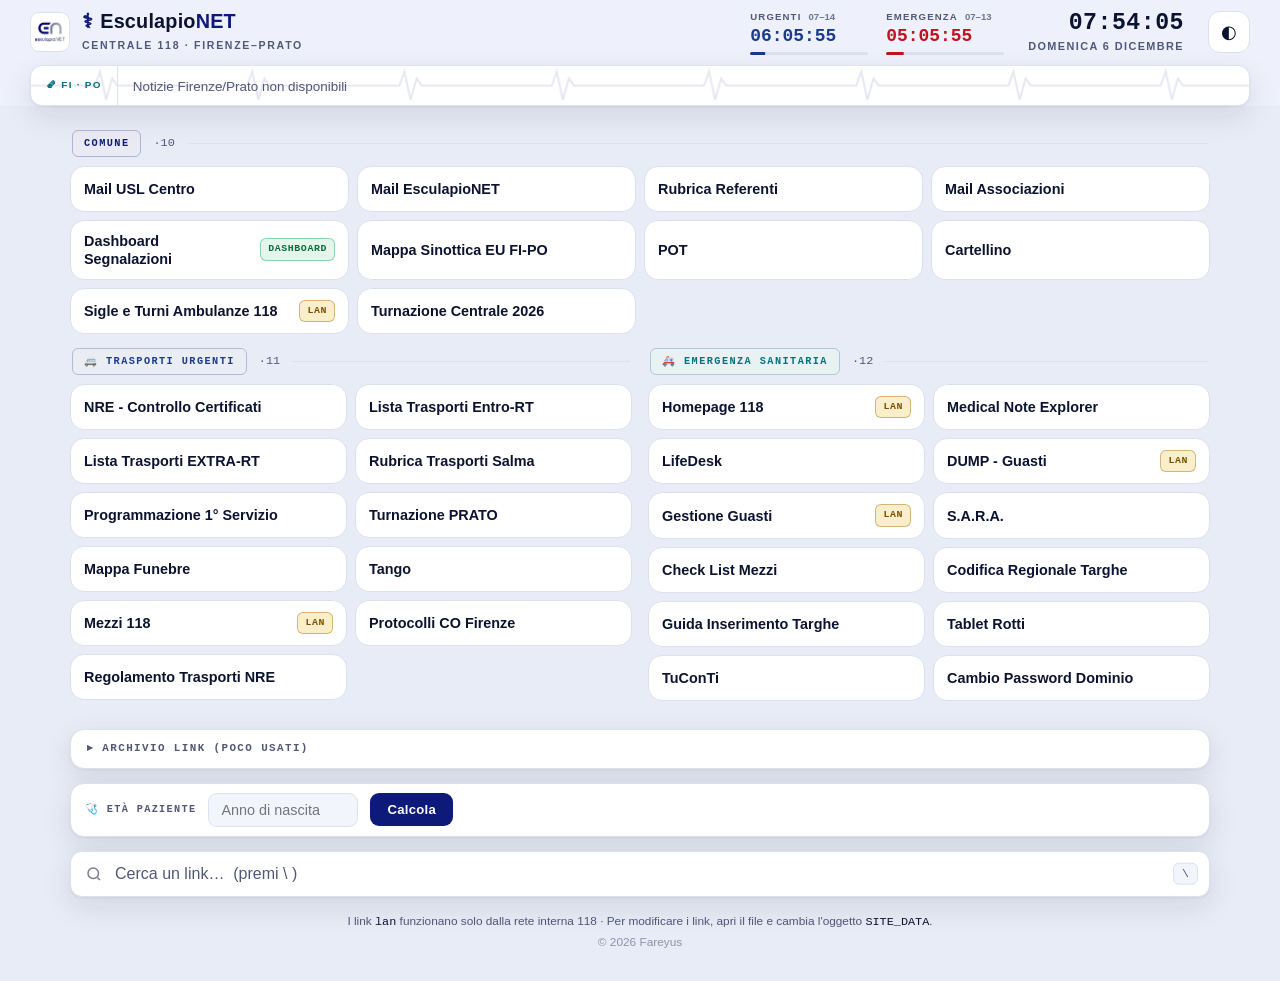
==== index.html @ d5266c4f "Update index.html cambiato link ad ottobre" ====
<!doctype html>
<html lang="it" data-theme="light">
<head>
<meta charset="utf-8">
<meta name="viewport" content="width=device-width, initial-scale=1">
<title>EsculapioNET · Console link</title>
<link rel="icon" type="image/png" sizes="256x256" href="favicon.png">
<link rel="apple-touch-icon" sizes="180x180" href="apple-touch-icon.png">
<meta name="theme-color" content="#e8ecf6" media="(prefers-color-scheme: light)">
<meta name="theme-color" content="#151b31" media="(prefers-color-scheme: dark)">
<meta name="robots" content="noindex, nofollow, noarchive, nosnippet, noimageindex">
<meta name="googlebot" content="noindex, nofollow">
<meta name="google-extended" content="noindex">
<meta name="gptbot" content="noindex">
<meta name="anthropic-ai" content="noindex">
<meta name="claudebot" content="noindex">
<meta name="cohere-ai" content="noindex">
<meta name="perplexitybot" content="noindex">
<meta name="ccbot" content="noindex">
<style>
/* ============ TOKENS ============ */
:root{
  --bg:#e8ecf6; --surface:#ffffff; --surface-2:#f2f5fc;
  --ink:#0b1330; --muted:#4f5878; --line:#dce1ef;
  --brand:#0e1a7a; --brand-tint:#2b3bb0; --cyan:#0a97a8;
  --amber:#a9700a; --amber-ink:#7d5100; --amber-soft:#fbeecb;
  --danger:#c62435; --ok:#1fae5a; --ok-ink:#0d6b39; --ok-soft:#e4f6ec;
  --console-bg:#eef1fb; --console-panel:#ffffff; --console-text:#0b1330;
  --console-muted:#4f5878; --console-line:#dce1ef; --ecg:#0e1a7a;
  --radius:14px;
  --shadow:0 1px 2px rgba(11,19,48,.05),0 10px 30px rgba(11,19,48,.10);
  --c-urg:#1a3a8a; --c-eme:#08707e; --c-eme-cd:#c1121f;
  --focus:var(--cyan);
}
[data-theme="dark"]{
  --bg:#151b31; --surface:#1e2542; --surface-2:#28304f;
  --ink:#eef1fb; --muted:#a3abd0; --line:#333c62;
  --brand:#93a6ff; --brand-tint:#aab8ff; --cyan:#3ad3e2;
  --amber:#f5bf5c; --amber-ink:#f8cf7d; --amber-soft:#3b2f12;
  --danger:#ff5a66; --ok:#3ddb85; --ok-ink:#5ee79b; --ok-soft:#14351f;
  --console-bg:#1a2138; --console-panel:#232b49; --console-text:#f2f5ff;
  --console-muted:#a3abd0; --console-line:#333c62; --ecg:#3ad3e2;
  --shadow:0 1px 0 rgba(255,255,255,.03),0 12px 28px rgba(0,0,0,.38);
  --c-urg:#9db6f7; --c-eme:#3ad3e2; --c-eme-cd:#ff3d4a;
}
*,*::before,*::after{box-sizing:border-box;margin:0;padding:0}
body{
  background:var(--bg);color:var(--ink);
  font-family:-apple-system,BlinkMacSystemFont,"Segoe UI",Roboto,Helvetica,Arial,sans-serif;
  -webkit-font-smoothing:antialiased;line-height:1.45;
}
.mono{font-family:ui-monospace,SFMono-Regular,Menlo,Consolas,monospace;font-variant-numeric:tabular-nums}
.wrap{max-width:1200px;margin:0 auto;padding:0 clamp(14px,3vw,30px)}
.sr-only{position:absolute;width:1px;height:1px;padding:0;margin:-1px;overflow:hidden;clip:rect(0 0 0 0);white-space:nowrap;border:0}
:focus-visible{outline:2px solid var(--focus);outline-offset:2px}

/* ============ CONSOLE HEADER ============ */
.console{background:var(--console-bg);color:var(--console-text)}
.console-in{
  display:flex;align-items:center;gap:clamp(12px,2.2vw,24px);flex-wrap:wrap;
  padding:10px clamp(14px,3vw,30px);
}
.brand{display:flex;align-items:center;gap:12px;margin-right:auto}
.brand-logo{height:40px;width:auto;flex:none;border-radius:9px;background:#fff;padding:4px;border:1px solid var(--console-line)}
.wordmark{font-size:1.24rem;font-weight:800;letter-spacing:.2px;line-height:1;display:flex;align-items:center}
.wordmark .mk{color:var(--brand);font-size:1.28rem;margin-right:7px;line-height:1}
.wordmark span{color:var(--brand)}
.tagline{
  font-size:.66rem;font-weight:700;text-transform:uppercase;letter-spacing:.16em;
  color:var(--console-muted);margin-top:6px;
}

/* ---- turni: il tempo è informazione di prima classe ---- */
.shifts{display:flex;gap:18px;flex-wrap:wrap}
.shift{min-width:118px}
.s-top{display:flex;align-items:baseline;gap:7px}
.s-lbl{font-size:.6rem;font-weight:800;text-transform:uppercase;letter-spacing:.12em;color:var(--console-muted);white-space:nowrap}
.s-win{font-size:.6rem;font-weight:700;color:var(--console-muted);opacity:.8;white-space:nowrap}
.s-val{
  font-family:ui-monospace,SFMono-Regular,Menlo,Consolas,monospace;font-variant-numeric:tabular-nums;
  font-size:1.12rem;font-weight:700;line-height:1.15;display:block;margin-top:2px;
}
#shift-urg .s-val{color:var(--c-urg)}
#shift-eme .s-val{color:var(--c-eme-cd)}
.s-bar{display:block;height:3px;border-radius:999px;background:var(--console-line);overflow:hidden;margin-top:5px}
.s-fill{
  display:block;height:100%;width:100%;border-radius:999px;
  transform:scaleX(0);transform-origin:left center;transition:transform 1s linear;
}
#shift-urg .s-fill{background:var(--c-urg)}
#shift-eme .s-fill{background:var(--c-eme-cd)}

.clockbox{text-align:right;line-height:1}
.clk{font-family:ui-monospace,SFMono-Regular,Menlo,Consolas,monospace;font-variant-numeric:tabular-nums;font-size:1.45rem;font-weight:700;letter-spacing:.5px}
.dat{font-size:.68rem;font-weight:700;text-transform:uppercase;letter-spacing:.13em;color:var(--console-muted);margin-top:6px}
.theme{
  width:42px;height:42px;flex:none;border-radius:12px;cursor:pointer;font-size:1.15rem;
  color:var(--console-text);background:var(--console-panel);border:1px solid var(--console-line);
  display:grid;place-items:center;transition:transform .12s,border-color .12s;
}
.theme:hover{border-color:var(--brand-tint);transform:translateY(-1px)}

/* ---- news ticker ---- */
.ticker-wrap{display:flex;align-items:stretch;overflow:hidden;position:relative}
.console .ticker-wrap{
  margin:0 clamp(14px,3vw,30px) 10px;
  background:var(--console-panel);border:1px solid var(--console-line);border-radius:12px;box-shadow:var(--shadow);
}
.ticker-ecg{position:absolute;inset:0;width:100%;height:100%;z-index:0;opacity:.10;pointer-events:none}
[data-theme="dark"] .ticker-ecg{opacity:.18}
.ticker-ecg path{fill:none;stroke:var(--ecg);stroke-width:2}
.ticker-label{
  display:flex;align-items:center;gap:6px;padding:0 15px;flex-shrink:0;position:relative;z-index:1;
  font-size:.62rem;font-weight:800;text-transform:uppercase;letter-spacing:.13em;
  color:var(--c-eme);border-right:1px solid var(--console-line);white-space:nowrap;
}
.ticker-viewport{overflow:hidden;flex:1;padding:8px 15px;position:relative;z-index:1}
.ticker-inner{display:inline-block;white-space:nowrap;animation:ticker var(--ticker-dur,60s) linear infinite}
/* Con lo scorrimento pilotato da requestAnimationFrame l'animazione CSS va
   spenta, altrimenti i due movimenti si sommano. Il keyframe resta come
   fallback se il JS del ticker non parte. */
.ticker-inner.js-scroll{animation:none;will-change:transform}
@keyframes ticker{0%{transform:translateX(0)}100%{transform:translateX(-50%)}}
.ticker-item{font-size:.84rem;padding-right:38px}
.ticker-item a{color:var(--console-text);text-decoration:none}
.ticker-item a:hover{color:var(--c-eme);text-decoration:underline}
.ticker-sep{color:var(--c-eme);opacity:.5;padding-right:38px;font-size:.72rem}

/* ============ MAIN ============ */
main{padding:14px 0 30px}

/* ---- barra ricerca (in fondo) ---- */
.toolbar{margin-bottom:14px}
.search-wrap{position:relative}
.search-wrap>svg{position:absolute;left:15px;top:50%;transform:translateY(-50%);opacity:.55;pointer-events:none}
#search{
  width:100%;padding:13px 92px 13px 44px;border-radius:12px;
  background:var(--surface);border:1px solid var(--line);color:var(--ink);
  font-size:1rem;outline:none;box-shadow:var(--shadow);
  transition:border-color .12s,box-shadow .12s;
}
#search::placeholder{color:var(--muted)}
#search:focus{border-color:var(--focus);box-shadow:0 0 0 3px color-mix(in srgb,var(--focus) 22%,transparent)}
.search-hint{
  position:absolute;right:12px;top:50%;transform:translateY(-50%);
  display:flex;align-items:center;gap:8px;pointer-events:none;
}
.search-hint kbd{
  font-family:ui-monospace,monospace;font-size:.72rem;color:var(--muted);
  border:1px solid var(--line);border-radius:6px;padding:2px 8px;background:var(--surface-2);
}
.search-count{
  font-family:ui-monospace,monospace;font-variant-numeric:tabular-nums;
  font-size:.72rem;font-weight:700;color:var(--muted);white-space:nowrap;
}

/* ---- section head ---- */
.sec{margin-bottom:14px}
.sec-head{display:flex;align-items:center;gap:12px;margin:0 2px 9px}
.tag{
  font-family:ui-monospace,monospace;font-size:.64rem;font-weight:700;text-transform:uppercase;
  letter-spacing:.14em;color:var(--brand);margin:0;
  padding:5px 11px;border-radius:6px;
  background:color-mix(in srgb,var(--brand) 9%,var(--surface));
  border:1px solid color-mix(in srgb,var(--brand) 22%,var(--line));white-space:nowrap;
}
.tag.t-urg{color:var(--c-urg);background:color-mix(in srgb,var(--c-urg) 9%,var(--surface));border-color:color-mix(in srgb,var(--c-urg) 22%,var(--line))}
.tag.t-eme{color:var(--c-eme);background:color-mix(in srgb,var(--c-eme) 9%,var(--surface));border-color:color-mix(in srgb,var(--c-eme) 22%,var(--line))}
.cnt{font-family:ui-monospace,monospace;font-variant-numeric:tabular-nums;font-size:.74rem;color:var(--muted)}
.rule{flex:1;height:1px;background:var(--line)}

/* ---- two-col ---- */
.grid2{display:grid;grid-template-columns:1fr 1fr;gap:16px;margin-bottom:14px}

/* ---- tiles ---- */
.tiles{display:grid;gap:8px;grid-template-columns:repeat(auto-fill,minmax(228px,1fr))}
.grid2 .tiles{grid-template-columns:repeat(auto-fill,minmax(196px,1fr))}
a.tile{
  display:flex;align-items:center;gap:10px;text-decoration:none;color:inherit;
  background:var(--surface);border:1px solid var(--line);border-radius:var(--radius);
  padding:11px 13px;min-height:46px;
  transition:transform .12s,border-color .12s,box-shadow .12s,background-color .12s;
}
a.tile:hover{transform:translateY(-2px);border-color:color-mix(in srgb,var(--focus) 45%,var(--line));box-shadow:var(--shadow)}
a.tile.kbd-active{
  border-color:var(--focus);background:color-mix(in srgb,var(--focus) 8%,var(--surface));
  box-shadow:0 0 0 3px color-mix(in srgb,var(--focus) 20%,transparent);
}
.name{font-size:.9rem;font-weight:600;line-height:1.25;flex:1;min-width:0}
.badge{
  flex:none;font-family:ui-monospace,monospace;font-size:.62rem;font-weight:700;
  text-transform:uppercase;letter-spacing:.06em;padding:3px 7px;border-radius:6px;
}
.badge.lan{background:var(--amber-soft);color:var(--amber-ink);border:1px solid color-mix(in srgb,var(--amber) 45%,transparent)}
.badge.dash{background:var(--ok-soft);color:var(--ok-ink);border:1px solid color-mix(in srgb,var(--ok) 45%,transparent)}

/* ---- archivio ---- */
#archivio{background:var(--surface);border:1px solid var(--line);border-radius:var(--radius);overflow:hidden;margin-bottom:14px;box-shadow:var(--shadow)}
#archivio summary{
  padding:11px 16px;font-family:ui-monospace,monospace;font-size:.68rem;font-weight:700;
  text-transform:uppercase;letter-spacing:.13em;color:var(--muted);cursor:pointer;user-select:none;list-style:none;
}
#archivio summary:focus-visible{outline:2px solid var(--focus);outline-offset:-2px}
#archivio summary::-webkit-details-marker{display:none}
#archivio summary::before{content:"▸  "}
#archivio[open] summary::before{content:"▾  "}
#archivio .tiles{padding:2px 14px 16px}

/* ---- utility: età paziente ---- */
.util{
  display:flex;align-items:center;gap:12px;flex-wrap:wrap;margin-bottom:14px;
  padding:9px 14px;background:var(--surface);border:1px solid var(--line);border-radius:var(--radius);
  box-shadow:var(--shadow);
}
.u-lbl{font-family:ui-monospace,monospace;font-size:.64rem;font-weight:700;text-transform:uppercase;letter-spacing:.13em;color:var(--muted);white-space:nowrap}
.age-input{
  width:150px;padding:8px 12px;border-radius:9px;border:1px solid var(--line);
  background:var(--surface-2);color:var(--ink);font-size:.9rem;outline:none;transition:border-color .12s;
  -moz-appearance:textfield;appearance:textfield;
}
.age-input::-webkit-outer-spin-button,.age-input::-webkit-inner-spin-button{-webkit-appearance:none;margin:0}
.age-input:focus{border-color:var(--focus)}
.age-btn{
  padding:8px 16px;border-radius:9px;border:1px solid transparent;cursor:pointer;
  background:var(--brand);color:#fff;font-size:.82rem;font-weight:700;letter-spacing:.02em;
  transition:opacity .12s,transform .12s;white-space:nowrap;
}
[data-theme="dark"] .age-btn{color:#08122e}
.age-btn:hover{opacity:.88;transform:translateY(-1px)}
.age-result{font-size:.9rem;font-weight:600;color:var(--ink);flex:1;min-width:140px}
.age-result.err{color:var(--danger)}

/* ---- misc ---- */
.empty{text-align:center;color:var(--muted);padding:48px 0;font-size:.95rem}
.hidden{display:none!important}
footer{margin-top:6px;text-align:center;color:var(--muted);font-size:.74rem;line-height:1.7}
footer code{font-family:ui-monospace,monospace;color:var(--ink)}
.credit{opacity:.6}

/* ---- responsive ---- */
@media(max-width:860px){
  .clockbox{display:none}
}
@media(max-width:640px){
  .grid2{grid-template-columns:1fr}
  .console-in{gap:12px 10px}
  .shifts{width:100%;order:2;gap:14px}
  .shift{flex:1;min-width:0}
  .search-hint kbd{display:none}
  #search{padding-right:64px}
}
@media(prefers-reduced-motion:reduce){*{animation:none!important;transition:none!important}}
</style>
</head>
<body>

<h1 class="sr-only">EsculapioNET · console link Centrale 118 Firenze–Prato</h1>

<!-- ===== CONSOLE HEADER ===== -->
<header class="console">
  <div class="console-in">
    <div class="brand">
      <img class="brand-logo" src="logo.png" alt="">
      <div>
        <div class="wordmark"><span class="mk" aria-hidden="true">⚕</span>Esculapio<span>NET</span></div>
        <div class="tagline">Centrale 118 · Firenze–Prato</div>
      </div>
    </div>

    <div class="shifts">
      <div class="shift" id="shift-urg">
        <div class="s-top"><span class="s-lbl">Urgenti</span><span class="s-win" id="win-urg">—</span></div>
        <span class="s-val mono" id="cd-urg">--:--:--</span>
        <span class="s-bar"><span class="s-fill" id="bar-urg"></span></span>
      </div>
      <div class="shift" id="shift-eme">
        <div class="s-top"><span class="s-lbl">Emergenza</span><span class="s-win" id="win-eme">—</span></div>
        <span class="s-val mono" id="cd-eme">--:--:--</span>
        <span class="s-bar"><span class="s-fill" id="bar-eme"></span></span>
      </div>
    </div>

    <div class="clockbox">
      <div class="clk" id="clk">--:--:--</div>
      <div class="dat" id="dat">—</div>
    </div>
    <button class="theme" id="theme-btn" title="Tema chiaro/scuro" aria-label="Cambia tema">◐</button>
  </div>

  <!-- News, con elettrocardiogramma di sfondo -->
  <div class="ticker-wrap" id="ticker-wrap">
    <svg class="ticker-ecg" viewBox="0 0 1200 44" preserveAspectRatio="xMidYMid slice" aria-hidden="true">
      <defs>
        <pattern id="hb" width="150" height="44" patternUnits="userSpaceOnUse">
          <path d="M0 22 H52 L58 22 L63 22 L68 8 L74 36 L80 15 L85 22 L92 22 H150"/>
        </pattern>
      </defs>
      <rect width="1200" height="44" fill="url(#hb)"/>
    </svg>
    <div class="ticker-label">🗞 FI · PO</div>
    <div class="ticker-viewport">
      <div class="ticker-inner" id="ticker-inner">
        <span class="ticker-item" style="color:var(--console-muted)">Caricamento notizie…</span>
      </div>
    </div>
  </div>
</header>

<!-- ===== MAIN ===== -->
<main>
  <div class="wrap">

    <p class="empty hidden" id="no-results">Nessun link trovato. Prova un altro termine.</p>

    <!-- COMUNE -->
    <section class="sec" id="section-comune" aria-labelledby="h-comune">
      <div class="sec-head">
        <h2 class="tag" id="h-comune">Comune</h2>
        <span class="cnt" id="count-comune"></span>
        <span class="rule"></span>
      </div>
      <div class="tiles" id="links-comune"></div>
    </section>

    <!-- URGENTI + EMERGENZA -->
    <div class="grid2" id="sections-grid">
      <section class="sec" id="section-urgenti" aria-labelledby="h-urgenti">
        <div class="sec-head">
          <h2 class="tag t-urg" id="h-urgenti">🚐 Trasporti Urgenti</h2>
          <span class="cnt" id="count-urgenti"></span>
          <span class="rule"></span>
        </div>
        <div class="tiles" id="links-urgenti"></div>
      </section>
      <section class="sec" id="section-emergenza" aria-labelledby="h-emergenza">
        <div class="sec-head">
          <h2 class="tag t-eme" id="h-emergenza">🚑 Emergenza Sanitaria</h2>
          <span class="cnt" id="count-emergenza"></span>
          <span class="rule"></span>
        </div>
        <div class="tiles" id="links-emergenza"></div>
      </section>
    </div>

    <!-- ARCHIVIO -->
    <details id="archivio">
      <summary>Archivio link (poco usati)</summary>
      <div class="tiles" id="links-archivio"></div>
    </details>

    <!-- ETÀ PAZIENTE -->
    <div class="util">
      <span class="u-lbl" id="age-lbl">🩺 Età paziente</span>
      <input class="age-input" type="number" id="birthYear" placeholder="Anno di nascita" min="1900" max="2099" aria-labelledby="age-lbl">
      <button class="age-btn" id="age-calc-btn">Calcola</button>
      <span class="age-result" id="age-result" aria-live="polite"></span>
    </div>

    <!-- RICERCA (in fondo) -->
    <div class="toolbar" id="toolbar">
      <div class="search-wrap">
        <svg width="18" height="18" viewBox="0 0 24 24" fill="none" stroke="currentColor" stroke-width="2" aria-hidden="true"><circle cx="11" cy="11" r="7"/><path d="m20 20-3.2-3.2"/></svg>
        <input id="search" type="search" placeholder="Cerca un link…  (premi \ )" autocomplete="off" aria-label="Cerca tra i link" aria-describedby="search-count">
        <div class="search-hint">
          <span class="search-count" id="search-count" aria-live="polite"></span>
          <kbd>\</kbd>
        </div>
      </div>
    </div>

    <footer>
      I link <code>lan</code> funzionano solo dalla rete interna 118 ·
      Per modificare i link, apri il file e cambia l'oggetto <code>SITE_DATA</code>.
      <br><span class="credit">© 2026 Fareyus</span>
    </footer>

  </div>
</main>

<script>
/* =========================================================
   DATI — per aggiungere/modificare un link, cambia qui.
   intranet: true   → badge "lan" (solo da rete interna)
   dashboard: true  → badge "dashboard"
========================================================= */
const SITE_DATA = {
  comune: [
    { label: "Mail USL Centro",             url: "https://webmail.sanita.toscana.it/" },
    { label: "Mail EsculapioNET",           url: "https://outlook.office.com/mail/" },
    { label: "Rubrica Referenti",           url: "https://docs.google.com/spreadsheets/d/1H8Wfi8ccAZC7Pxi_HMVoefFpVOwKfx-bfPtoZnAVQ0Q/edit" },
    { label: "Mail Associazioni",           url: "https://docs.google.com/spreadsheets/d/1vvzBGbQW4WD_JToWUck5UkftfQABUR4donJxbMMWwFg/edit" },
    { label: "Dashboard Segnalazioni",      url: "https://monitor118-tecnici.devicloud.me", dashboard: true },
    { label: "Mappa Sinottica EU FI-PO",    url: "https://www.google.com/maps/d/u/0/viewer?hl=it&ll=43.749161033153946%2C11.223471242045049&z=11&mid=1sL_UeJEQEL1CO2WbPerkVYeALvjpGHY" },
    { label: "POT",                         url: "http://auth.sin.asf.it/login.php" },
    { label: "Cartellino",                  url: "https://zeitgroup2.oltremare.net/oltremare_php/mainnew_2.php?Id=99&prg=aruba" },
    { label: "Sigle e Turni Ambulanze 118", url: "http://intranet.118.asf.locale/index.php/acc-rapido/riga-1/turni-ambulanze-in-stand-by", intranet: true },
    { label: "Turnazione Centrale 2026",    url: "https://docs.google.com/spreadsheets/d/16Zr8K8RBmMwz36aadtCGwlgUs5nl3WJuriIuNXd1oGY/edit?gid=1324590940#gid=1324590940" },
  ],
  urgenti: [
    { label: "NRE - Controllo Certificati",    url: "https://ricettatrasporti.sanita.toscana.it/" },
    { label: "Lista Trasporti Entro-RT",       url: "https://docs.google.com/spreadsheets/d/127_ym_5atztWavdqCmabw4qVHaYdo2mbbFNKNcvWoqI/edit" },
    { label: "Lista Trasporti EXTRA-RT",       url: "https://docs.google.com/spreadsheets/d/1JOjGTEOhtfBt7vlznT-giyOKSul2Fo2LSOVdDgfK4Sg/edit" },
    { label: "Rubrica Trasporti Salma",        url: "https://docs.google.com/spreadsheets/d/1mMYw8xa1EZ15YK4cwn6Gw5hADZJ26Xvg3KHUKHpMdyo/edit" },
    { label: "Programmazione 1° Servizio",     url: "https://drive.google.com/drive/u/0/folders/11RbVBLZv6SRwvim9nR2FJZ0ZLYdsBnJ6" },
    { label: "Turnazione PRATO",               url: "https://drive.google.com/file/d/12gCfvRuQjvZ8JhAe3iktxNednAUaXaJP/view" },
    { label: "Mappa Funebre",                  url: "https://www.google.com/maps/d/u/0/viewer?mid=1gxSBjjf9NSwnSZP6SIP4UVVA5cv1m2lY&ll=43.8157963799819%2C11.372541918299275&z=10" },
    { label: "Tango",                          url: "https://drive.google.com/drive/folders/1wT5EIO0WB1u5y_Mlb3jAACSW_7yZPZcN" },
    { label: "Mezzi 118",                      url: "http://192.168.2.123:8080/dump118/", intranet: true },
    { label: "Protocolli CO Firenze",          url: "https://drive.google.com/drive/u/0/folders/1A0L7jA6QkxEHzLL-hyQD50qI-2mwyIq0" },
    { label: "Regolamento Trasporti NRE",      url: "https://drive.google.com/drive/folders/1va72AvaAiL5XAIIMbeYGk5C1e2Su6hQw" },
  ],
  emergenza: [
    { label: "Homepage 118",                    url: "http://intranet.118.asf.locale/", intranet: true },
    { label: "Medical Note Explorer",           url: "https://app118-firenze.uslcentro.toscana.it" },
    { label: "LifeDesk",                        url: "https://checklist118.uslcentro.toscana.it/Consegne.aspx" },
    { label: "DUMP - Guasti",                   url: "http://172.19.19.239/118/guasti.php", intranet: true },
    { label: "Gestione Guasti",                 url: "http://intranet.118.asf.locale/index.php/acc-rapido/3-riga/gestione-guasti-e-richieste-di-assistenza-tecnica", intranet: true },
    { label: "S.A.R.A.",                        url: "https://sara.gruppo-informatico.com/Login.aspx" },
    { label: "Check List Mezzi",                url: "https://docs.google.com/spreadsheets/d/1M39UlgZYN-LDx6kuh547hATbSgf4kVj5vpn7rNbguvM/edit?usp=sharing" },
    { label: "Codifica Regionale Targhe",       url: "https://docs.google.com/spreadsheets/d/1xYhNJWXpJO4gr1n8AutHg8GxYrp-lQhiw0b0Crm_xz4/edit" },
    { label: "Guida Inserimento Targhe",        url: "https://docs.google.com/presentation/d/1pWAmGdhAOI3tjbaHD-kUvryNpeF4iYnyekaWO2TkfkA/edit" },
    { label: "Tablet Rotti",                    url: "https://docs.google.com/spreadsheets/d/18GeLANtC43_U58puU05W99x3e3Rb6os3jeT6PrBjK7Q/edit" },
    { label: "TuConTi",                         url: "https://tuconti20.amm.telecomitalia.it/" },
    { label: "Cambio Password Dominio",         url: "https://cambiopassword118.uslcentro.toscana.it/" },
  ],
  archivio: [
    { label: "Rubrica Generale 118",         url: "https://docs.google.com/spreadsheets/d/1cDakO5InL3gx95SdUShPwQzJb4EJ5_yH/edit" },
    { label: "WebReparti",                   url: "https://trasportiurgenti.uslcentro.toscana.it/WebReparti/" },
    { label: "WebSer",                       url: "https://trasportiurgenti.uslcentro.toscana.it/WebSer/login.aspx" },
    { label: "Stradario Firenze",            url: "https://opendata.comune.fi.it/?q=metarepo/datasetinfo&id=11430710-56eb-4444-bd6f-c5433155afc5" },
    { label: "Calcolo Preventivo Trasporto", url: "https://docs.google.com/spreadsheets/d/1azZt3nlI9xe-CAygKVDIOY0RmcSSccRod72FGmw-e_Q/edit" },
    { label: "Calendario Notti",             url: "https://drive.google.com/drive/folders/1xp-ToYXze8TUoqQqogHv7v8WChZNQPmn" },
    { label: "Nottante",                     url: "https://webmail.aruba.it/" },
    { label: "Dispatcher Tablet Prova",      url: "https://demo.medicalnote.it" },
    { label: "Decodifica Codice Fiscale",    url: "https://sites.google.com/view/esculapio/link-rapidi/decodifica-codice-fiscale" },
    { label: "Progetto Tablet 118",          url: "https://drive.google.com/drive/folders/1AY0nKpE80wKFR9U8VHDagrNJxI5YsJwu" },
    { label: "Telefonia 118",                url: "https://docs.google.com/document/d/1i_X0fzFMihqFPBHOGHHBeECpWqSZ3_iYJSUjR43YUzw/edit" },
    { label: "Timbrature",                   url: "https://zgcloud.zeitgroup.com/" },
  ],
};

/* ---- render ---- */
function makeTile({label,url,intranet,dashboard}){
  const a = document.createElement("a");
  a.className = "tile";
  a.href = url; a.target = "_blank"; a.rel = "noopener noreferrer";
  // ricerca anche sull'host: "google", "toscana", "drive" trovano il link giusto
  let host = "";
  try{ host = new URL(url, location.href).hostname.replace(/^www\./,""); }catch(e){}
  a.dataset.search = (label + " " + host).toLowerCase();
  const name = document.createElement("span");
  name.className = "name"; name.textContent = label;
  a.appendChild(name);
  if(intranet){
    const b = document.createElement("span");
    b.className = "badge lan"; b.textContent = "lan";
    b.title = "Raggiungibile solo dalla rete interna 118";
    a.appendChild(b);
  }
  if(dashboard){
    const b = document.createElement("span");
    b.className = "badge dash"; b.textContent = "dashboard";
    a.appendChild(b);
  }
  return a;
}
function renderSection(id,links){ const el=document.getElementById(id); links.forEach(l=>el.appendChild(makeTile(l))); }
function setCount(id,n){ const el=document.getElementById(id); if(el) el.textContent="·"+n; }

renderSection("links-comune",    SITE_DATA.comune);
renderSection("links-urgenti",   SITE_DATA.urgenti);
renderSection("links-emergenza", SITE_DATA.emergenza);
renderSection("links-archivio",  SITE_DATA.archivio);
setCount("count-comune",    SITE_DATA.comune.length);
setCount("count-urgenti",   SITE_DATA.urgenti.length);
setCount("count-emergenza", SITE_DATA.emergenza.length);

/* ---- search / filter ---- */
const searchEl  = document.getElementById("search");
const countEl   = document.getElementById("search-count");
const noResults = document.getElementById("no-results");
let kbdIndex = -1;

function filterGrid(gridId,q){
  let n=0;
  document.getElementById(gridId).querySelectorAll(".tile").forEach(el=>{
    const show = el.dataset.search.includes(q);
    el.classList.toggle("hidden", !show);
    if(show) n++;
  });
  return n;
}
function showAll(){
  ["section-comune","section-urgenti","section-emergenza","archivio","sections-grid"].forEach(id=>{
    document.getElementById(id).classList.remove("hidden");
  });
  document.querySelectorAll(".tile").forEach(el=>el.classList.remove("hidden"));
}
function visibleTiles(){
  return [...document.querySelectorAll(".tile")].filter(el=>{
    if(el.classList.contains("hidden")) return false;
    const arch = el.closest("#archivio");
    if(arch && !arch.open) return false;
    return el.closest(".sec, #archivio") && !el.closest(".hidden");
  });
}
function unmarkKbd(){
  document.querySelectorAll(".tile.kbd-active").forEach(el=>el.classList.remove("kbd-active"));
}
function clearKbd(){ kbdIndex = -1; unmarkKbd(); }
function moveKbd(delta){
  const tiles = visibleTiles();
  if(!tiles.length) return;
  unmarkKbd();
  kbdIndex = (kbdIndex + delta + tiles.length) % tiles.length;
  const t = tiles[kbdIndex];
  t.classList.add("kbd-active");
  t.scrollIntoView({block:"nearest"});
}
function filterLinks(q){
  clearKbd();
  if(!q){
    showAll();
    document.getElementById("archivio").removeAttribute("open");
    noResults.classList.add("hidden");
    countEl.textContent = "";
    return;
  }
  let total=0;
  const comune=filterGrid("links-comune",q);
  document.getElementById("section-comune").classList.toggle("hidden", !comune);
  total+=comune;
  const urgenti=filterGrid("links-urgenti",q), emergenza=filterGrid("links-emergenza",q);
  document.getElementById("section-urgenti").classList.toggle("hidden", !urgenti);
  document.getElementById("section-emergenza").classList.toggle("hidden", !emergenza);
  document.getElementById("sections-grid").classList.toggle("hidden", !(urgenti||emergenza));
  total+=urgenti+emergenza;
  const arch=filterGrid("links-archivio",q), archivio=document.getElementById("archivio");
  archivio.classList.toggle("hidden", !arch);
  if(arch){ archivio.setAttribute("open",""); total+=arch; }
  noResults.classList.toggle("hidden", total>0);
  countEl.textContent = total ? total+(total===1?" risultato":" risultati") : "";
  if(total) moveKbd(1); // il primo risultato è già pronto: Invio lo apre
}
searchEl.addEventListener("input", e=>filterLinks(e.target.value.trim().toLowerCase()));
searchEl.addEventListener("keydown", e=>{
  if(e.key==="Enter"){
    const t = document.querySelector(".tile.kbd-active") || visibleTiles()[0];
    if(t){ e.preventDefault(); window.open(t.href,"_blank","noopener"); }
  } else if(e.key==="ArrowDown"){ e.preventDefault(); moveKbd(1); }
  else if(e.key==="ArrowUp"){ e.preventDefault(); moveKbd(-1); }
});
document.addEventListener("keydown", e=>{
  if(e.key==="\\" && document.activeElement!==searchEl){
    e.preventDefault(); searchEl.focus(); searchEl.select();
    searchEl.scrollIntoView({block:"center",behavior:"smooth"});
  } else if(e.key==="Escape" && document.activeElement===searchEl){
    searchEl.value=""; filterLinks(""); searchEl.blur();
  }
});

/* ---- età paziente ---- */
(function(){
  const input=document.getElementById("birthYear"), result=document.getElementById("age-result");
  function mostraEta(anno,oggi){
    if(anno>oggi){ result.textContent="Non lo so Rick..."; result.classList.add("err"); }
    else if(anno<1900){ result.textContent="… è morto."; result.classList.add("err"); }
    else result.textContent=`Ha ${oggi-anno} anni (o li compirà quest'anno).`;
  }
  function calcola(){
    const raw=input.value.trim(), oggi=new Date().getFullYear();
    result.className="age-result";
    if(!raw){ result.textContent="Inserisci un anno."; result.classList.add("err"); return; }
    const num=parseInt(raw,10);
    if(isNaN(num)||num<0){ result.textContent="Non lo so Rick..."; result.classList.add("err"); return; }
    if(/^\d{1,2}$/.test(raw)){
      const y1=1900+num, y2=2000+num;
      if(y2>oggi) mostraEta(y1,oggi);
      else result.textContent=`Ha ${oggi-y1} anni (n. ${y1}) o ${oggi-y2} anni (n. ${y2}).`;
      return;
    }
    mostraEta(num,oggi);
  }
  document.getElementById("age-calc-btn").addEventListener("click",calcola);
  input.addEventListener("keydown",e=>{ if(e.key==="Enter") calcola(); });
})();

/* ---- theme ---- */
const root=document.documentElement;
try{ const s=localStorage.getItem("esc-theme"); if(s) root.dataset.theme=s; }catch(e){}
document.getElementById("theme-btn").onclick=()=>{
  root.dataset.theme = root.dataset.theme==="dark" ? "light" : "dark";
  try{ localStorage.setItem("esc-theme", root.dataset.theme); }catch(e){}
};

/* ---- turni ----
   Cambi turno espressi in ore. Notte = ultimo cambio → primo del giorno dopo. */
const SHIFT_URG = [7,14,20];   // Trasporti Urgenti
const SHIFT_EME = [7,13,20];   // Emergenza Sanitaria

function shiftInfo(d, bounds){
  const t = d.getHours()*3600 + d.getMinutes()*60 + d.getSeconds();
  const b = bounds.map(h=>h*3600), DAY = 86400;
  let start, end;
  if(t < b[0]){ start = b[b.length-1] - DAY; end = b[0]; }
  else{
    let i = b.length - 1;
    while(i > 0 && t < b[i]) i--;
    start = b[i];
    end   = (i === b.length-1) ? b[0] + DAY : b[i+1];
  }
  const hh = s => String(Math.floor(((s%DAY)+DAY)%DAY/3600)).padStart(2,"0");
  return { rem:end-t, progress:(t-start)/(end-start), window:`${hh(start)}–${hh(end)}` };
}
function secsToHMS(s){
  const h=Math.floor(s/3600), m=Math.floor((s%3600)/60), sc=s%60;
  return `${String(h).padStart(2,"0")}:${String(m).padStart(2,"0")}:${String(sc).padStart(2,"0")}`;
}

/* ---- clock + turni ---- */
function tick(){
  const d=new Date();
  document.getElementById("clk").textContent = d.toLocaleTimeString("it-IT");
  document.getElementById("dat").textContent = d.toLocaleDateString("it-IT",{weekday:"long",day:"numeric",month:"long"});

  const urg = shiftInfo(d, SHIFT_URG), eme = shiftInfo(d, SHIFT_EME);
  document.getElementById("cd-urg").textContent = secsToHMS(urg.rem);
  document.getElementById("cd-eme").textContent = secsToHMS(eme.rem);
  document.getElementById("win-urg").textContent = urg.window;
  document.getElementById("win-eme").textContent = eme.window;
  document.getElementById("bar-urg").style.transform = `scaleX(${urg.progress.toFixed(4)})`;
  document.getElementById("bar-eme").style.transform = `scaleX(${eme.progress.toFixed(4)})`;
}
tick(); setInterval(tick,1000);

/* ---- news ticker ---- */
let tickerRO=null;
async function loadTicker(){
  const FEEDS=["https://www.lanazione.it/firenze/rss","https://www.lanazione.it/prato/rss"];
  const inner=document.getElementById("ticker-inner"), wrap=document.getElementById("ticker-wrap");
  function tFetch(url,ms){ const ctrl=new AbortController(); const tid=setTimeout(()=>ctrl.abort(),ms); return fetch(url,{signal:ctrl.signal}).finally(()=>clearTimeout(tid)); }
  function parseXml(xml){
    const doc=new DOMParser().parseFromString(xml,"text/xml");
    if(doc.querySelector("parsererror")) throw new Error("xml");
    const nodes=[...doc.querySelectorAll("item")].slice(0,8);
    if(!nodes.length) throw new Error("empty");
    return nodes.map(n=>({
      title:(n.querySelector("title")?.textContent||"").trim(),
      link:n.querySelector("link")?.nextSibling?.nodeValue?.trim()||n.querySelector("link")?.textContent?.trim()||n.querySelector("guid")?.textContent?.trim()||"#",
      pubDate:new Date(n.querySelector("pubDate")?.textContent||0),
    })).filter(i=>i.title);
  }
  async function fetchFeed(feedUrl){
    const enc=encodeURIComponent(feedUrl);
    /* NB: il parametro count di rss2json richiede una API key -> non usarlo */
    try{ const res=await tFetch(`https://api.rss2json.com/v1/api.json?rss_url=${enc}`,8000); const data=await res.json();
      if(data.status==="ok"&&data.items?.length) return data.items.slice(0,8).map(i=>({title:(i.title||"").trim(),link:i.link||i.guid||"#",pubDate:new Date(i.pubDate||0)})).filter(i=>i.title);
    }catch(e){}
    try{ const res=await tFetch(`https://api.allorigins.win/raw?url=${enc}`,12000); return parseXml(await res.text()); }catch(e){}
    try{ const res=await tFetch(`https://api.allorigins.win/get?url=${enc}`,12000); const data=await res.json();
      if(data?.contents){ let xml=data.contents;
        if(xml.startsWith("data:")&&xml.includes("base64,")){ const b64=xml.split("base64,")[1]; const bytes=Uint8Array.from(atob(b64),c=>c.charCodeAt(0)); xml=new TextDecoder("utf-8").decode(bytes); }
        return parseXml(xml);
      }
    }catch(e){}
    try{ const res=await tFetch(`https://corsproxy.io/?url=${enc}`,8000); return parseXml(await res.text()); }catch(e){}
    return [];
  }
  const results=await Promise.allSettled(FEEDS.map(f=>fetchFeed(f)));
  const items=results.filter(r=>r.status==="fulfilled"&&r.value.length).flatMap(r=>r.value).sort((a,b)=>b.pubDate-a.pubDate).slice(0,16);
  if(!items.length){ inner.innerHTML=`<span class="ticker-item" style="color:var(--console-muted)">Notizie Firenze/Prato non disponibili</span>`; return; }
  const frag=document.createDocumentFragment();
  for(let pass=0;pass<2;pass++){
    for(const {title,link} of items){
      const s=document.createElement("span"); s.className="ticker-item";
      const a=document.createElement("a"); a.href=link; a.target="_blank"; a.rel="noopener noreferrer"; a.textContent=title;
      s.appendChild(a); frag.appendChild(s);
      const sep=document.createElement("span"); sep.className="ticker-sep"; sep.textContent="◆"; frag.appendChild(sep);
    }
  }
  inner.textContent=""; inner.appendChild(frag);
  /* Durata di riserva per il keyframe CSS, usata solo se il JS non parte:
     va calcolata sulla larghezza reale, non sul numero di caratteri, o su
     monitor larghi lo scorrimento diventa impercettibile. */
  const setDur=()=>{
    const half=inner.scrollWidth/2;
    if(half) wrap.style.setProperty("--ticker-dur", Math.max(30, half/TICKER_SPEED).toFixed(1)+"s");
  };
  setDur();
  if(window.ResizeObserver){
    tickerRO?.disconnect();
    tickerRO=new ResizeObserver(setDur);
    tickerRO.observe(wrap);
  }
  startTickerScroll(inner);
}

/* Scorrimento pilotato da requestAnimationFrame invece che dall'animazione
   CSS: su alcune postazioni (policy Windows sulle animazioni, motori che
   scartano regole con selettori non riconosciuti) il keyframe non partiva e
   il banner restava immobile. Qui il movimento dipende solo dal timer dei
   frame. Il keyframe CSS resta come fallback se questo blocco non gira. */
const TICKER_SPEED=70; /* px/s */
let tickerFrame=null, tickerPaused=false;
function startTickerScroll(inner){
  if(!("requestAnimationFrame" in window)) return;
  cancelAnimationFrame(tickerFrame);
  inner.classList.add("js-scroll");
  inner.style.transform="translateX(0px)";
  let x=0, last=null;
  const step=now=>{
    if(last===null) last=now;
    const dt=Math.min((now-last)/1000, .25); /* scarta i salti da tab in background */
    last=now;
    const half=inner.scrollWidth/2;
    if(half){
      if(!tickerPaused) x-=TICKER_SPEED*dt;
      if(x<=-half) x+=half;
      inner.style.transform=`translateX(${x.toFixed(1)}px)`;
    }
    tickerFrame=requestAnimationFrame(step);
  };
  tickerFrame=requestAnimationFrame(step);
}
/* Pausa solo col puntatore sul titolo o col focus da tastiera: agganciarla
   all'intera fascia significherebbe bloccare tutto con il mouse parcheggiato
   li' sopra. */
const tickerWrapEl=document.getElementById("ticker-wrap");
tickerWrapEl.addEventListener("mouseover",e=>{ if(e.target.closest("a")) tickerPaused=true; });
tickerWrapEl.addEventListener("mouseout", e=>{ if(e.target.closest("a")) tickerPaused=false; });
tickerWrapEl.addEventListener("focusin", ()=>{ tickerPaused=true; });
tickerWrapEl.addEventListener("focusout",()=>{ tickerPaused=false; });
loadTicker();
setInterval(loadTicker, 15*60*1000);
</script>
</body>
</html>
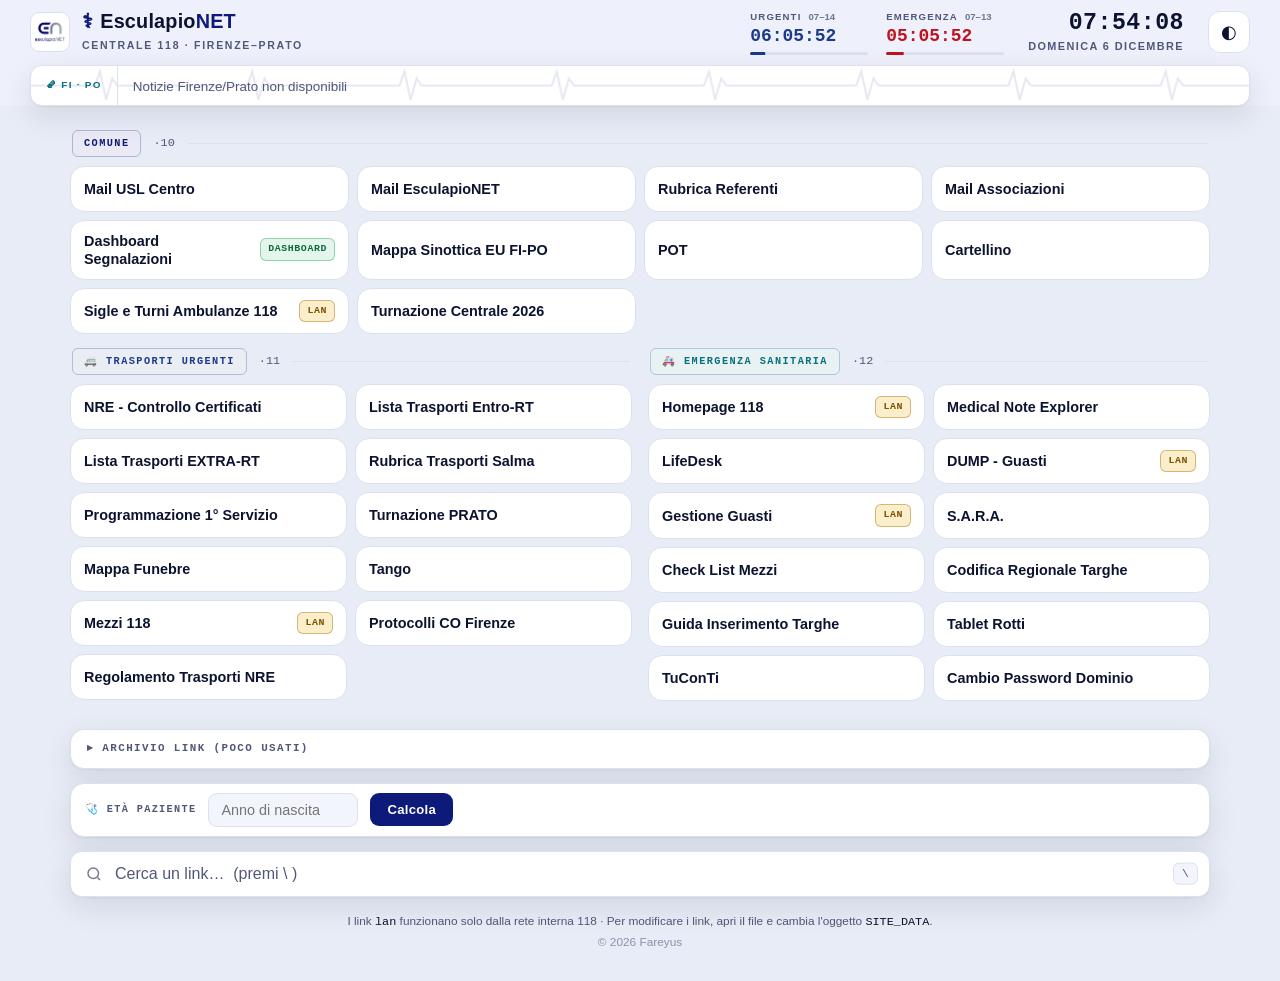
==== commit 79d8c879: "Update index.html turnazione novembre" ====
--- a/index.html
+++ b/index.html
@@ -394,7 +394,7 @@
     { label: "POT",                         url: "http://auth.sin.asf.it/login.php" },
     { label: "Cartellino",                  url: "https://zeitgroup2.oltremare.net/oltremare_php/mainnew_2.php?Id=99&prg=aruba" },
     { label: "Sigle e Turni Ambulanze 118", url: "http://intranet.118.asf.locale/index.php/acc-rapido/riga-1/turni-ambulanze-in-stand-by", intranet: true },
-    { label: "Turnazione Centrale 2026",    url: "https://docs.google.com/spreadsheets/d/16Zr8K8RBmMwz36aadtCGwlgUs5nl3WJuriIuNXd1oGY/edit?gid=1324590940#gid=1324590940" },
+    { label: "Turnazione Centrale 2026",    url: "https://docs.google.com/spreadsheets/d/16Zr8K8RBmMwz36aadtCGwlgUs5nl3WJuriIuNXd1oGY/edit?gid=1839814569#gid=1839814569" },
   ],
   urgenti: [
     { label: "NRE - Controllo Certificati",    url: "https://ricettatrasporti.sanita.toscana.it/" },
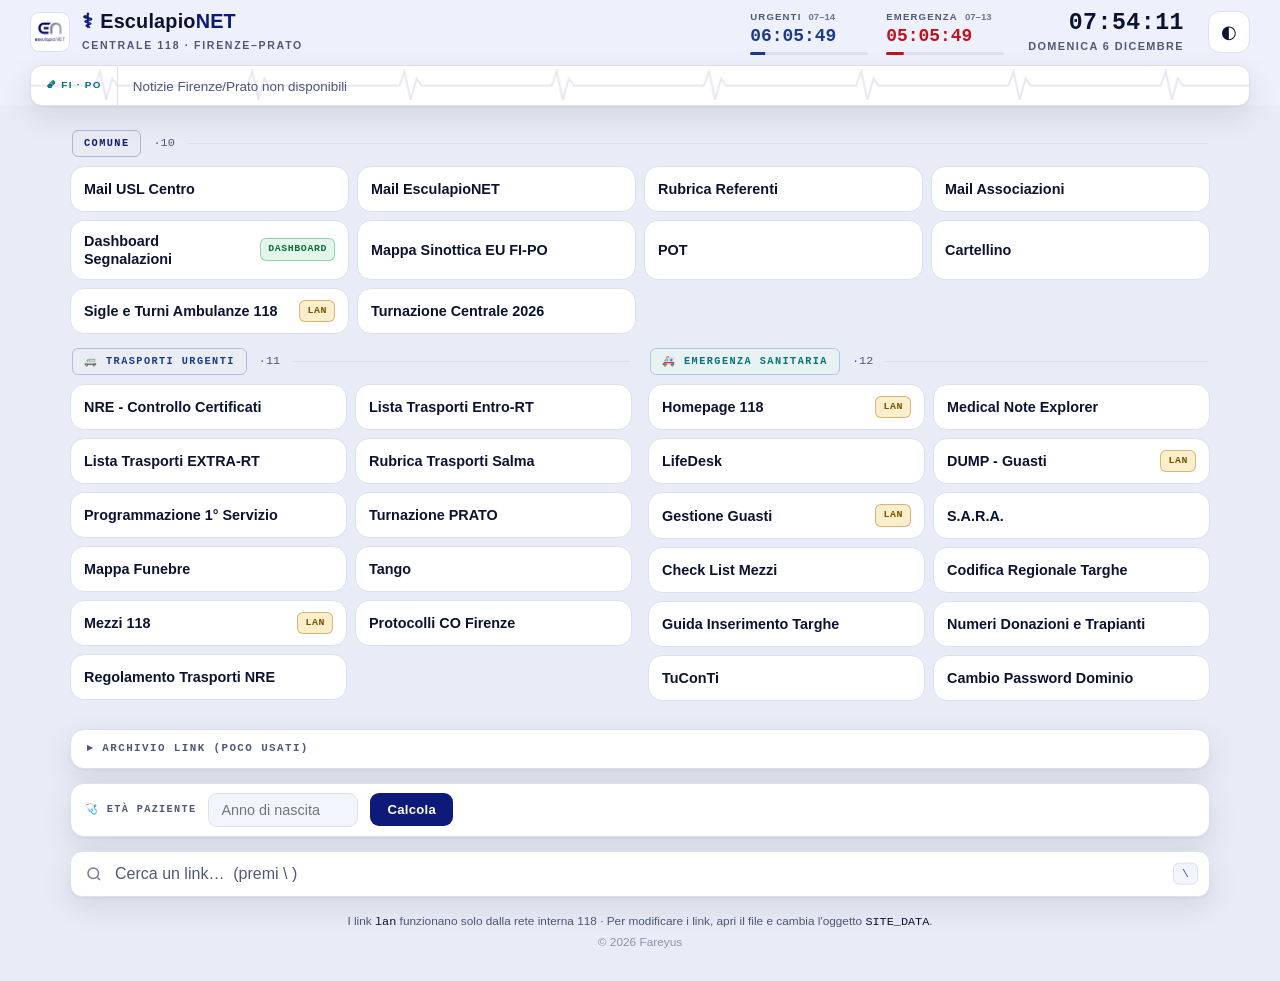
==== commit e15c27e2: "Update index.html Donazioni e Trapianti Novembre" ====
--- a/index.html
+++ b/index.html
@@ -419,7 +419,7 @@
     { label: "Check List Mezzi",                url: "https://docs.google.com/spreadsheets/d/1M39UlgZYN-LDx6kuh547hATbSgf4kVj5vpn7rNbguvM/edit?usp=sharing" },
     { label: "Codifica Regionale Targhe",       url: "https://docs.google.com/spreadsheets/d/1xYhNJWXpJO4gr1n8AutHg8GxYrp-lQhiw0b0Crm_xz4/edit" },
     { label: "Guida Inserimento Targhe",        url: "https://docs.google.com/presentation/d/1pWAmGdhAOI3tjbaHD-kUvryNpeF4iYnyekaWO2TkfkA/edit" },
-    { label: "Tablet Rotti",                    url: "https://docs.google.com/spreadsheets/d/18GeLANtC43_U58puU05W99x3e3Rb6os3jeT6PrBjK7Q/edit" },
+    { label: "Numeri Donazioni e Trapianti",    url: "https://docs.google.com/spreadsheets/d/1fjSwR6k0beNzsGYwOPKEi0pBFwnBcUUk/edit?gid=532863276#gid=532863276" },
     { label: "TuConTi",                         url: "https://tuconti20.amm.telecomitalia.it/" },
     { label: "Cambio Password Dominio",         url: "https://cambiopassword118.uslcentro.toscana.it/" },
   ],
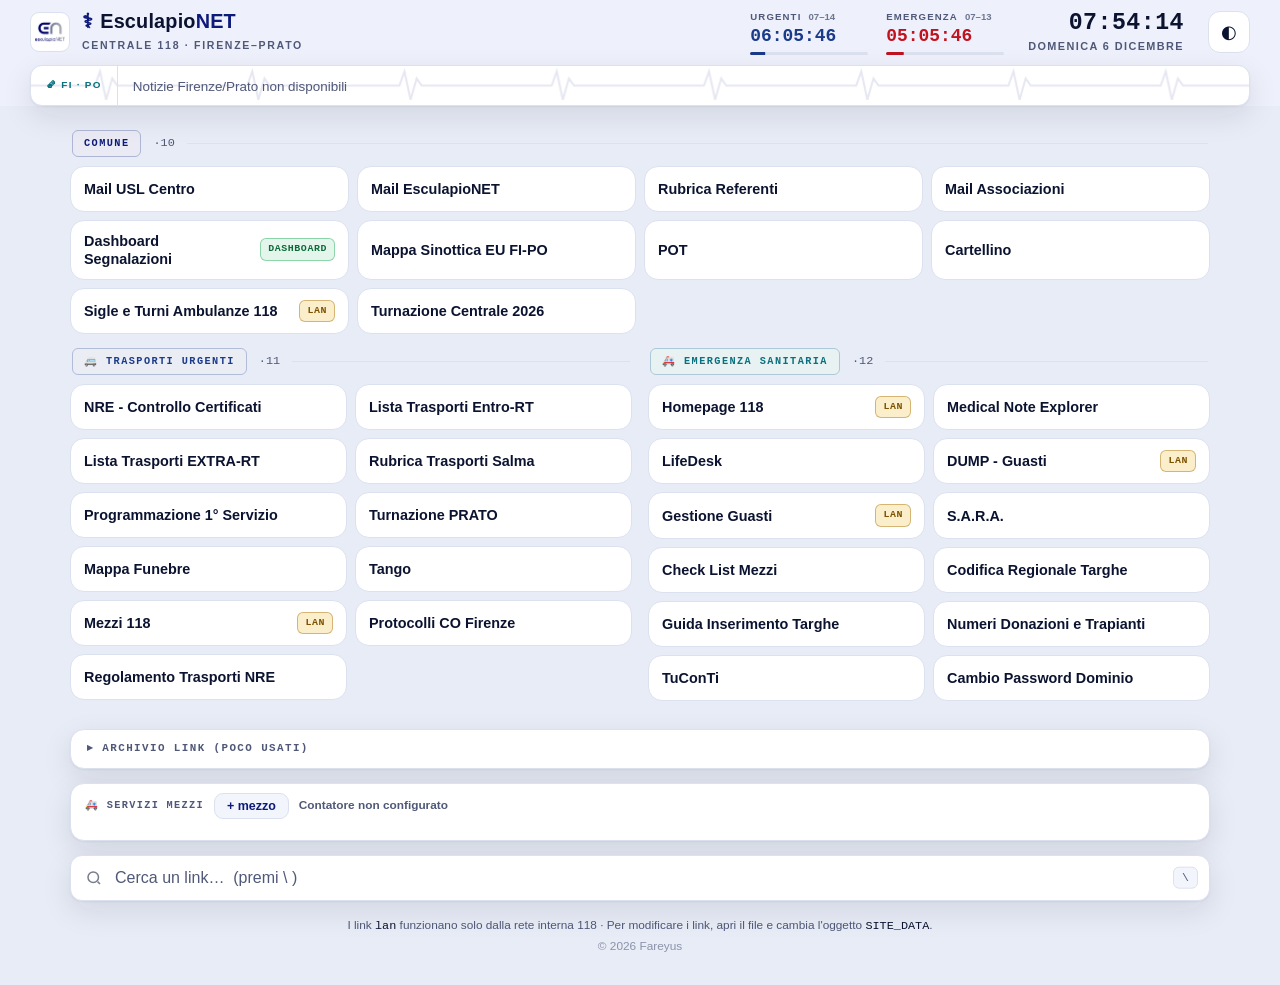
==== commit 0d50b013: "feat: riquadro servizi mezzi (statico), rimosso calcolo eta Co-Authored-By: Claude Sonnet 5.5 <norep" ====
--- a/index.html
+++ b/index.html
@@ -213,22 +213,39 @@
   box-shadow:var(--shadow);
 }
 .u-lbl{font-family:ui-monospace,monospace;font-size:.64rem;font-weight:700;text-transform:uppercase;letter-spacing:.13em;color:var(--muted);white-space:nowrap}
-.age-input{
-  width:150px;padding:8px 12px;border-radius:9px;border:1px solid var(--line);
-  background:var(--surface-2);color:var(--ink);font-size:.9rem;outline:none;transition:border-color .12s;
-  -moz-appearance:textfield;appearance:textfield;
-}
-.age-input::-webkit-outer-spin-button,.age-input::-webkit-inner-spin-button{-webkit-appearance:none;margin:0}
-.age-input:focus{border-color:var(--focus)}
-.age-btn{
-  padding:8px 16px;border-radius:9px;border:1px solid transparent;cursor:pointer;
-  background:var(--brand);color:#fff;font-size:.82rem;font-weight:700;letter-spacing:.02em;
-  transition:opacity .12s,transform .12s;white-space:nowrap;
-}
-[data-theme="dark"] .age-btn{color:#08122e}
-.age-btn:hover{opacity:.88;transform:translateY(-1px)}
-.age-result{font-size:.9rem;font-weight:600;color:var(--ink);flex:1;min-width:140px}
-.age-result.err{color:var(--danger)}
+/* ---- servizi mezzi ---- */
+.fleet{align-items:flex-start}
+.f-head{display:flex;align-items:center;gap:10px;flex-wrap:wrap;width:100%}
+.f-add{
+  padding:5px 12px;border-radius:9px;border:1px solid var(--line);background:var(--surface-2);
+  color:var(--brand);font-size:.78rem;font-weight:700;cursor:pointer;transition:border-color .12s;
+}
+.f-add:hover{border-color:var(--brand-tint)}
+.f-status{font-size:.74rem;font-weight:600;color:var(--muted)}
+.f-status.err{color:var(--danger)}
+.f-list{display:grid;grid-template-columns:repeat(auto-fill,minmax(340px,1fr));gap:8px;width:100%}
+.f-item{
+  display:flex;align-items:center;gap:10px;padding:6px 10px;
+  background:var(--surface-2);border:1px solid var(--line);border-radius:11px;
+}
+.f-id{flex:1;min-width:0;display:flex;flex-direction:column;gap:1px}
+.f-name{font-size:.88rem;font-weight:700;color:var(--ink);white-space:nowrap;overflow:hidden;text-overflow:ellipsis;cursor:text}
+.f-reset{font-size:.66rem;color:var(--muted);white-space:nowrap}
+.f-ctl{display:flex;align-items:center;gap:6px}
+.f-n{min-width:2.2ch;text-align:center;font-size:1.35rem;font-weight:700;color:var(--ink)}
+.f-btn{
+  width:32px;height:32px;border-radius:9px;border:1px solid var(--line);background:var(--surface);
+  color:var(--brand);font-size:1.1rem;font-weight:700;line-height:1;cursor:pointer;transition:border-color .12s,transform .12s;
+}
+.f-btn:hover:not(:disabled){border-color:var(--brand-tint);transform:translateY(-1px)}
+.f-btn:disabled{opacity:.5;cursor:default}
+.f-ico{
+  min-width:32px;height:32px;padding:0 6px;border-radius:9px;border:1px solid transparent;background:transparent;
+  color:var(--muted);font-size:.9rem;cursor:pointer;white-space:nowrap;
+}
+.f-ico:hover{color:var(--ink);border-color:var(--line)}
+.f-ico.armed{color:var(--danger);border-color:var(--danger);font-size:.72rem;font-weight:700}
+.f-empty{font-size:.82rem;color:var(--muted)}
 
 /* ---- misc ---- */
 .empty{text-align:center;color:var(--muted);padding:48px 0;font-size:.95rem}
@@ -348,13 +365,15 @@
       <div class="tiles" id="links-archivio"></div>
     </details>
 
-    <!-- ETÀ PAZIENTE -->
-    <div class="util">
-      <span class="u-lbl" id="age-lbl">🩺 Età paziente</span>
-      <input class="age-input" type="number" id="birthYear" placeholder="Anno di nascita" min="1900" max="2099" aria-labelledby="age-lbl">
-      <button class="age-btn" id="age-calc-btn">Calcola</button>
-      <span class="age-result" id="age-result" aria-live="polite"></span>
-    </div>
+    <!-- SERVIZI MEZZI -->
+    <section class="util fleet" aria-label="Servizi mezzi">
+      <div class="f-head">
+        <span class="u-lbl">🚑 Servizi mezzi</span>
+        <button class="f-add" id="fleet-add" type="button">+ mezzo</button>
+        <span class="f-status" id="fleet-status" aria-live="polite"></span>
+      </div>
+      <div class="f-list" id="fleet-list"></div>
+    </section>
 
     <!-- RICERCA (in fondo) -->
     <div class="toolbar" id="toolbar">
@@ -559,31 +578,53 @@
   }
 });
 
-/* ---- età paziente ---- */
-(function(){
-  const input=document.getElementById("birthYear"), result=document.getElementById("age-result");
-  function mostraEta(anno,oggi){
-    if(anno>oggi){ result.textContent="Non lo so Rick..."; result.classList.add("err"); }
-    else if(anno<1900){ result.textContent="… è morto."; result.classList.add("err"); }
-    else result.textContent=`Ha ${oggi-anno} anni (o li compirà quest'anno).`;
-  }
-  function calcola(){
-    const raw=input.value.trim(), oggi=new Date().getFullYear();
-    result.className="age-result";
-    if(!raw){ result.textContent="Inserisci un anno."; result.classList.add("err"); return; }
-    const num=parseInt(raw,10);
-    if(isNaN(num)||num<0){ result.textContent="Non lo so Rick..."; result.classList.add("err"); return; }
-    if(/^\d{1,2}$/.test(raw)){
-      const y1=1900+num, y2=2000+num;
-      if(y2>oggi) mostraEta(y1,oggi);
-      else result.textContent=`Ha ${oggi-y1} anni (n. ${y1}) o ${oggi-y2} anni (n. ${y2}).`;
-      return;
-    }
-    mostraEta(num,oggi);
-  }
-  document.getElementById("age-calc-btn").addEventListener("click",calcola);
-  input.addEventListener("keydown",e=>{ if(e.key==="Enter") calcola(); });
-})();
+/* ---- servizi mezzi ----
+   Backend: Google Apps Script (apps-script/Code.gs). Setup: docs/contatore-mezzi-setup.md */
+const FLEET_API = "";
+const fleetListEl = document.getElementById("fleet-list");
+const fleetStatusEl = document.getElementById("fleet-status");
+
+function formatReset(iso){
+  if(!iso) return "mai";
+  const d=new Date(iso);
+  if(isNaN(d)) return "mai";
+  const p=n=>String(n).padStart(2,"0");
+  return `${p(d.getDate())}/${p(d.getMonth()+1)} ${p(d.getHours())}:${p(d.getMinutes())}`;
+}
+
+function el(tag,cls,text){
+  const e=document.createElement(tag);
+  if(cls) e.className=cls;
+  if(text!=null) e.textContent=text;
+  return e;
+}
+
+function renderFleet(mezzi){
+  fleetListEl.replaceChildren();
+  if(!mezzi.length){ fleetListEl.appendChild(el("span","f-empty","Nessun mezzo: aggiungine uno con “+ mezzo”.")); return; }
+  mezzi.forEach(m=>{
+    const item=el("div","f-item"); item.dataset.id=m.id;
+    const id=el("div","f-id");
+    const name=el("span","f-name",m.nome); name.title="Rinomina";
+    id.append(name, el("span","f-reset mono","reset "+formatReset(m.reset)));
+    const ctl=el("div","f-ctl");
+    const dec=el("button","f-btn f-dec","−"); dec.type="button"; dec.setAttribute("aria-label","Meno un servizio: "+m.nome);
+    const inc=el("button","f-btn f-inc","+"); inc.type="button"; inc.setAttribute("aria-label","Più un servizio: "+m.nome);
+    ctl.append(dec, el("span","f-n mono",String(m.n)), inc);
+    const rst=el("button","f-ico f-rst","↺"); rst.type="button"; rst.title="Azzera"; rst.setAttribute("aria-label","Azzera: "+m.nome);
+    const del=el("button","f-ico f-del","✕"); del.type="button"; del.title="Rimuovi mezzo"; del.setAttribute("aria-label","Rimuovi: "+m.nome);
+    item.append(id, ctl, rst, del);
+    fleetListEl.appendChild(item);
+  });
+}
+
+async function fleetRefresh(){
+  if(!FLEET_API){ fleetStatusEl.textContent="Contatore non configurato"; return; }
+  const r=await fetch(FLEET_API);
+  const j=await r.json();
+  if(j.ok) renderFleet(j.mezzi);
+}
+fleetRefresh().catch(()=>{});
 
 /* ---- theme ---- */
 const root=document.documentElement;
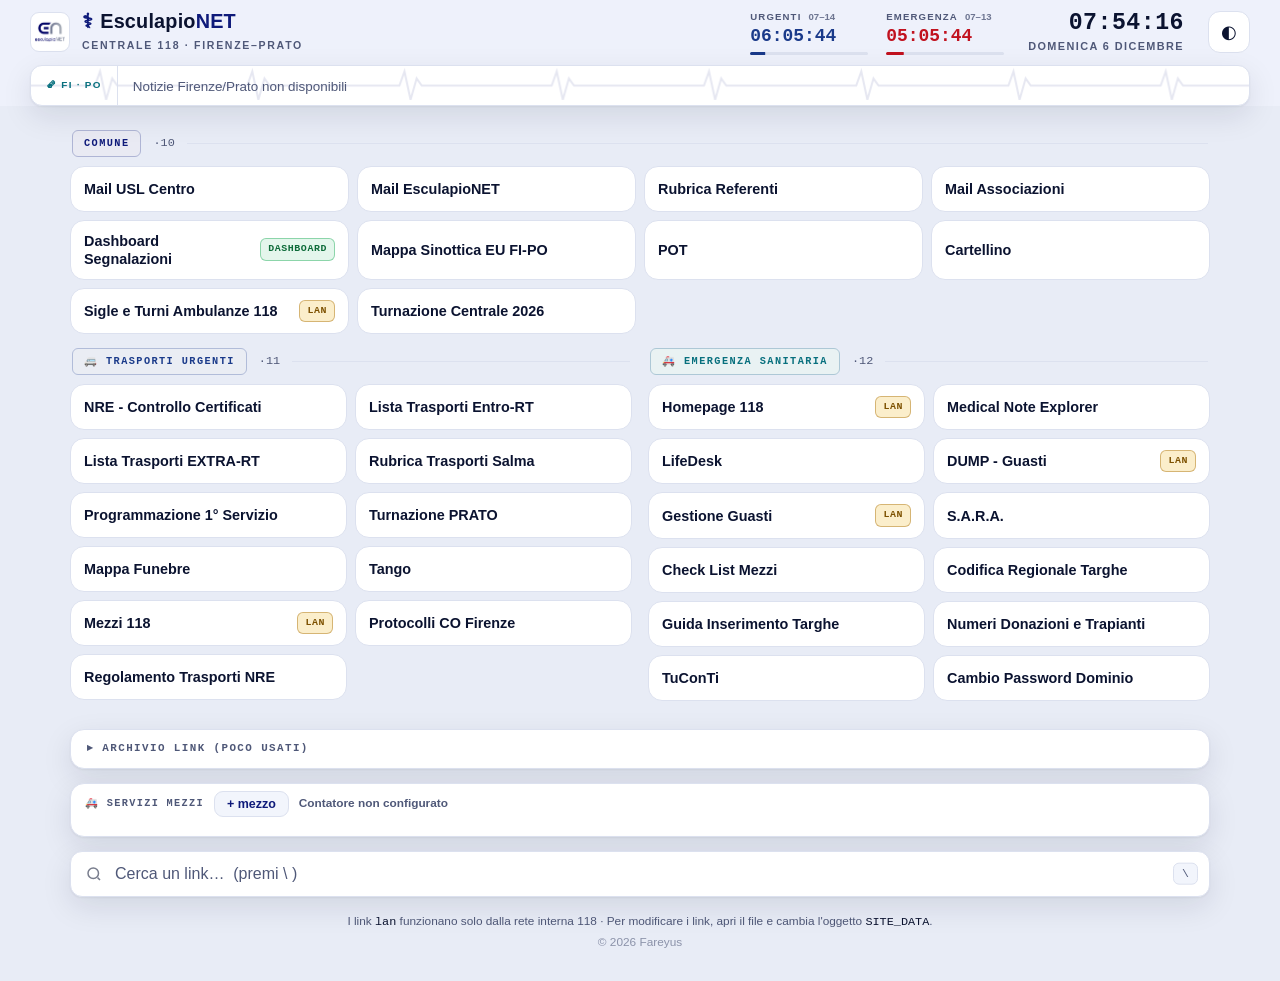
==== commit 676a7ddf: "feat: sincronizzazione contatore mezzi con foglio Google Co-Authored-By: Claude Sonnet 5.5 <noreply@" ====
--- a/index.html
+++ b/index.html
@@ -214,7 +214,7 @@
 }
 .u-lbl{font-family:ui-monospace,monospace;font-size:.64rem;font-weight:700;text-transform:uppercase;letter-spacing:.13em;color:var(--muted);white-space:nowrap}
 /* ---- servizi mezzi ---- */
-.fleet{align-items:flex-start}
+.fleet{align-items:flex-start;padding-top:7px;padding-bottom:7px}
 .f-head{display:flex;align-items:center;gap:10px;flex-wrap:wrap;width:100%}
 .f-add{
   padding:5px 12px;border-radius:9px;border:1px solid var(--line);background:var(--surface-2);
@@ -225,26 +225,37 @@
 .f-status.err{color:var(--danger)}
 .f-list{display:grid;grid-template-columns:repeat(auto-fill,minmax(340px,1fr));gap:8px;width:100%}
 .f-item{
-  display:flex;align-items:center;gap:10px;padding:6px 10px;
+  display:flex;align-items:center;gap:8px;padding:3px 8px;
   background:var(--surface-2);border:1px solid var(--line);border-radius:11px;
 }
 .f-id{flex:1;min-width:0;display:flex;flex-direction:column;gap:1px}
 .f-name{font-size:.88rem;font-weight:700;color:var(--ink);white-space:nowrap;overflow:hidden;text-overflow:ellipsis;cursor:text}
 .f-reset{font-size:.66rem;color:var(--muted);white-space:nowrap}
 .f-ctl{display:flex;align-items:center;gap:6px}
-.f-n{min-width:2.2ch;text-align:center;font-size:1.35rem;font-weight:700;color:var(--ink)}
+.f-n{min-width:2.2ch;text-align:center;font-size:1.3rem;font-weight:700;color:var(--ink)}
 .f-btn{
-  width:32px;height:32px;border-radius:9px;border:1px solid var(--line);background:var(--surface);
+  width:30px;height:30px;border-radius:9px;border:1px solid var(--line);background:var(--surface);
   color:var(--brand);font-size:1.1rem;font-weight:700;line-height:1;cursor:pointer;transition:border-color .12s,transform .12s;
 }
 .f-btn:hover:not(:disabled){border-color:var(--brand-tint);transform:translateY(-1px)}
 .f-btn:disabled{opacity:.5;cursor:default}
 .f-ico{
-  min-width:32px;height:32px;padding:0 6px;border-radius:9px;border:1px solid transparent;background:transparent;
+  min-width:30px;height:30px;padding:0 5px;border-radius:9px;border:1px solid transparent;background:transparent;
   color:var(--muted);font-size:.9rem;cursor:pointer;white-space:nowrap;
 }
 .f-ico:hover{color:var(--ink);border-color:var(--line)}
 .f-ico.armed{color:var(--danger);border-color:var(--danger);font-size:.72rem;font-weight:700}
+.f-edit{
+  width:100%;min-width:0;padding:5px 8px;border-radius:8px;border:1px solid var(--focus);
+  background:var(--surface);color:var(--ink);font:inherit;font-size:.86rem;font-weight:700;outline:none;
+}
+.f-head{position:relative}
+.f-pop{
+  position:absolute;top:calc(100% + 6px);left:0;z-index:5;display:flex;gap:8px;align-items:center;
+  padding:10px;background:var(--surface);border:1px solid var(--line);border-radius:12px;box-shadow:var(--shadow);
+}
+.f-pop .f-edit{width:200px;font-weight:600}
+.f-add:disabled{opacity:.5;cursor:default}
 .f-empty{font-size:.82rem;color:var(--muted)}
 
 /* ---- misc ---- */
@@ -570,7 +581,7 @@
   else if(e.key==="ArrowUp"){ e.preventDefault(); moveKbd(-1); }
 });
 document.addEventListener("keydown", e=>{
-  if(e.key==="\\" && document.activeElement!==searchEl){
+  if(e.key==="\\" && !/^(INPUT|TEXTAREA)$/.test(document.activeElement.tagName)){
     e.preventDefault(); searchEl.focus(); searchEl.select();
     searchEl.scrollIntoView({block:"center",behavior:"smooth"});
   } else if(e.key==="Escape" && document.activeElement===searchEl){
@@ -599,13 +610,19 @@
   return e;
 }
 
+const FLEET_POLL_MS=12000, FLEET_TIMEOUT_MS=8000, FLEET_CONFIRM_MS=4000;
+let fleetState=[];          // ultimo stato noto
+let fleetEditing=null;      // id del mezzo con il nome in modifica
+let fleetInflight=0;        // richieste di scrittura in corso
+const fleetArmed=new Map(); // "id|azione" -> timeout della conferma
+
 function renderFleet(mezzi){
   fleetListEl.replaceChildren();
   if(!mezzi.length){ fleetListEl.appendChild(el("span","f-empty","Nessun mezzo: aggiungine uno con “+ mezzo”.")); return; }
   mezzi.forEach(m=>{
     const item=el("div","f-item"); item.dataset.id=m.id;
     const id=el("div","f-id");
-    const name=el("span","f-name",m.nome); name.title="Rinomina";
+    const name=el("span","f-name",m.nome); name.title="Rinomina"; name.tabIndex=0; name.setAttribute("role","button");
     id.append(name, el("span","f-reset mono","reset "+formatReset(m.reset)));
     const ctl=el("div","f-ctl");
     const dec=el("button","f-btn f-dec","−"); dec.type="button"; dec.setAttribute("aria-label","Meno un servizio: "+m.nome);
@@ -613,18 +630,112 @@
     ctl.append(dec, el("span","f-n mono",String(m.n)), inc);
     const rst=el("button","f-ico f-rst","↺"); rst.type="button"; rst.title="Azzera"; rst.setAttribute("aria-label","Azzera: "+m.nome);
     const del=el("button","f-ico f-del","✕"); del.type="button"; del.title="Rimuovi mezzo"; del.setAttribute("aria-label","Rimuovi: "+m.nome);
+    [[rst,"f-rst","↺"],[del,"f-del","✕"]].forEach(([b,c])=>{ if(fleetArmed.has(m.id+"|"+c)){ b.classList.add("armed"); b.textContent="Sicuro?"; } });
     item.append(id, ctl, rst, del);
     fleetListEl.appendChild(item);
   });
 }
+function fleetRender(){ if(!fleetEditing) renderFleet(fleetState); }
+function fleetApply(mezzi){ fleetState=mezzi; fleetRender(); }
+
+function fleetOk(){ fleetStatusEl.textContent=""; fleetStatusEl.classList.remove("err"); }
+function fleetFail(msg){ fleetStatusEl.textContent=msg; fleetStatusEl.classList.add("err"); }
+const FLEET_OFFLINE="Contatore non raggiungibile — numeri non aggiornati";
+
+async function fleetCall(init){
+  const ctrl=new AbortController(), tid=setTimeout(()=>ctrl.abort(),FLEET_TIMEOUT_MS);
+  try{
+    const r=await fetch(FLEET_API,{...init,signal:ctrl.signal});
+    const j=await r.json();
+    if(!j||!j.ok||!Array.isArray(j.mezzi)) throw new Error("risposta non valida");
+    return j.mezzi;
+  } finally { clearTimeout(tid); }
+}
 
 async function fleetRefresh(){
   if(!FLEET_API){ fleetStatusEl.textContent="Contatore non configurato"; return; }
-  const r=await fetch(FLEET_API);
-  const j=await r.json();
-  if(j.ok) renderFleet(j.mezzi);
-}
-fleetRefresh().catch(()=>{});
+  if(fleetInflight>0) return;
+  try{ const m=await fleetCall({}); if(fleetInflight===0){ fleetApply(m); fleetOk(); } }
+  catch(e){ fleetFail(FLEET_OFFLINE); }
+}
+
+async function fleetSend(op){
+  if(!FLEET_API) return;
+  fleetInflight++;
+  try{
+    const m=await fleetCall({method:"POST",headers:{"Content-Type":"text/plain;charset=utf-8"},body:JSON.stringify(op)});
+    // con altre scritture in corso, l'ultima porterà lo stato finale: niente ritorni indietro
+    if(fleetInflight===1){ fleetApply(m); } fleetOk();
+  }catch(e){ fleetFail(FLEET_OFFLINE); }
+  finally{ fleetInflight--; }
+}
+
+function fleetConfirm(btn, azione){
+  const key=btn.closest(".f-item").dataset.id+"|"+btn.classList[1];
+  if(fleetArmed.has(key)){ clearTimeout(fleetArmed.get(key)); fleetArmed.delete(key); fleetRender(); azione(); return; }
+  fleetArmed.set(key,setTimeout(()=>{ fleetArmed.delete(key); fleetRender(); },FLEET_CONFIRM_MS));
+  fleetRender();
+}
+
+function fleetEditName(item){
+  const id=item.dataset.id, m=fleetState.find(x=>x.id===id); if(!m||fleetEditing) return;
+  fleetEditing=id;
+  const span=item.querySelector(".f-name");
+  const inp=el("input","f-edit"); inp.maxLength=30; inp.value=m.nome; inp.setAttribute("aria-label","Nome del mezzo");
+  span.replaceWith(inp); inp.focus(); inp.select();
+  let done=false;
+  const end=(salva)=>{
+    if(done) return; done=true; fleetEditing=null;
+    const nome=inp.value.trim();
+    if(salva && nome && nome!==m.nome){
+      fleetState=fleetState.map(x=>x.id===id?{...x,nome}:x);
+      fleetSend({op:"rename",id,nome});
+    }
+    fleetRender();
+  };
+  inp.addEventListener("keydown",e=>{ if(e.key==="Enter") end(true); else if(e.key==="Escape") end(false); });
+  inp.addEventListener("blur",()=>end(true));
+}
+
+fleetListEl.addEventListener("click",e=>{
+  const b=e.target.closest("button"), item=e.target.closest(".f-item");
+  if(!item) return;
+  const id=item.dataset.id;
+  if(e.target.closest(".f-name")){ fleetEditName(item); return; }
+  if(!b) return;
+  if(b.classList.contains("f-inc")||b.classList.contains("f-dec")){
+    const d=b.classList.contains("f-inc")?1:-1;
+    fleetState=fleetState.map(x=>x.id===id?{...x,n:Math.max(0,x.n+d)}:x); // subito, poi conferma il server
+    fleetRender();
+    fleetSend({op:d>0?"inc":"dec",id});
+  }
+  else if(b.classList.contains("f-rst")) fleetConfirm(b,()=>fleetSend({op:"reset",id}));
+  else if(b.classList.contains("f-del")) fleetConfirm(b,()=>fleetSend({op:"remove",id}));
+});
+fleetListEl.addEventListener("keydown",e=>{
+  if((e.key==="Enter"||e.key===" ") && e.target.classList.contains("f-name")){ e.preventDefault(); fleetEditName(e.target.closest(".f-item")); }
+});
+
+/* menu a comparsa "+ mezzo" */
+(function(){
+  const head=document.querySelector(".f-head"), addBtn=document.getElementById("fleet-add");
+  const pop=el("div","f-pop hidden");
+  const inp=el("input","f-edit"); inp.maxLength=30; inp.placeholder="Nome del mezzo"; inp.setAttribute("aria-label","Nome del nuovo mezzo");
+  const ok=el("button","f-add","Aggiungi"); ok.type="button"; ok.disabled=true;
+  pop.append(inp,ok); head.appendChild(pop);
+  const close=()=>{ pop.classList.add("hidden"); inp.value=""; ok.disabled=true; };
+  const open=()=>{ pop.classList.remove("hidden"); inp.focus(); };
+  const conferma=()=>{ const nome=inp.value.trim(); if(!nome) return; close(); fleetSend({op:"add",nome}); };
+  addBtn.addEventListener("click",()=>pop.classList.contains("hidden")?open():close());
+  inp.addEventListener("input",()=>{ ok.disabled=!inp.value.trim(); });
+  inp.addEventListener("keydown",e=>{ if(e.key==="Enter") conferma(); else if(e.key==="Escape"){ close(); addBtn.focus(); } });
+  ok.addEventListener("click",conferma);
+  document.addEventListener("click",e=>{ if(!pop.classList.contains("hidden") && !pop.contains(e.target) && e.target!==addBtn) close(); });
+})();
+
+fleetRefresh();
+setInterval(()=>{ if(!document.hidden) fleetRefresh(); },FLEET_POLL_MS);
+document.addEventListener("visibilitychange",()=>{ if(!document.hidden) fleetRefresh(); });
 
 /* ---- theme ---- */
 const root=document.documentElement;
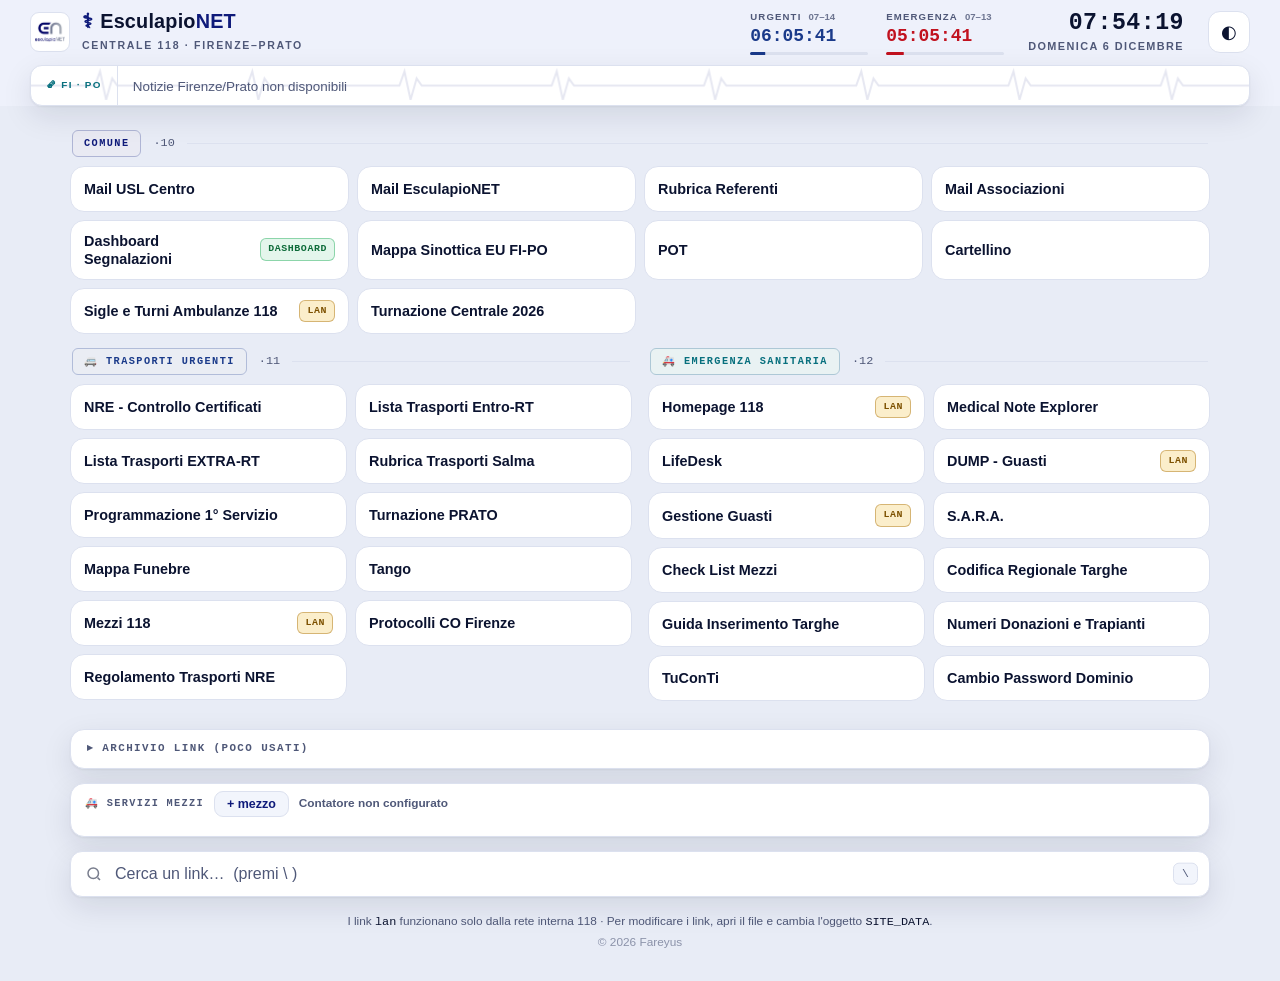
==== commit cdc3ef8a: "fix: esiti della revisione (flush prima del lock, testo forzato, letture obsolete, focus da tastiera" ====
--- a/index.html
+++ b/index.html
@@ -614,9 +614,12 @@
 let fleetState=[];          // ultimo stato noto
 let fleetEditing=null;      // id del mezzo con il nome in modifica
 let fleetInflight=0;        // richieste di scrittura in corso
+let fleetWriteSeq=0;        // cresce a ogni scrittura: una lettura partita prima viene scartata
 const fleetArmed=new Map(); // "id|azione" -> timeout della conferma
 
 function renderFleet(mezzi){
+  const a=document.activeElement, it0=a&&fleetListEl.contains(a)?a.closest(".f-item"):null;
+  const keep=it0?{id:it0.dataset.id,cls:a.classList[1]||a.classList[0]}:null; // per rimettere il focus (tastiera)
   fleetListEl.replaceChildren();
   if(!mezzi.length){ fleetListEl.appendChild(el("span","f-empty","Nessun mezzo: aggiungine uno con “+ mezzo”.")); return; }
   mezzi.forEach(m=>{
@@ -634,6 +637,11 @@
     item.append(id, ctl, rst, del);
     fleetListEl.appendChild(item);
   });
+  if(keep){
+    const it=[...fleetListEl.children].find(x=>x.dataset&&x.dataset.id===keep.id);
+    const t=it&&it.querySelector("."+keep.cls);
+    if(t) t.focus();
+  }
 }
 function fleetRender(){ if(!fleetEditing) renderFleet(fleetState); }
 function fleetApply(mezzi){ fleetState=mezzi; fleetRender(); }
@@ -655,13 +663,14 @@
 async function fleetRefresh(){
   if(!FLEET_API){ fleetStatusEl.textContent="Contatore non configurato"; return; }
   if(fleetInflight>0) return;
-  try{ const m=await fleetCall({}); if(fleetInflight===0){ fleetApply(m); fleetOk(); } }
+  const seq=fleetWriteSeq;
+  try{ const m=await fleetCall({}); if(fleetInflight===0 && seq===fleetWriteSeq){ fleetApply(m); fleetOk(); } }
   catch(e){ fleetFail(FLEET_OFFLINE); }
 }
 
 async function fleetSend(op){
   if(!FLEET_API) return;
-  fleetInflight++;
+  fleetInflight++; fleetWriteSeq++;
   try{
     const m=await fleetCall({method:"POST",headers:{"Content-Type":"text/plain;charset=utf-8"},body:JSON.stringify(op)});
     // con altre scritture in corso, l'ultima porterà lo stato finale: niente ritorni indietro
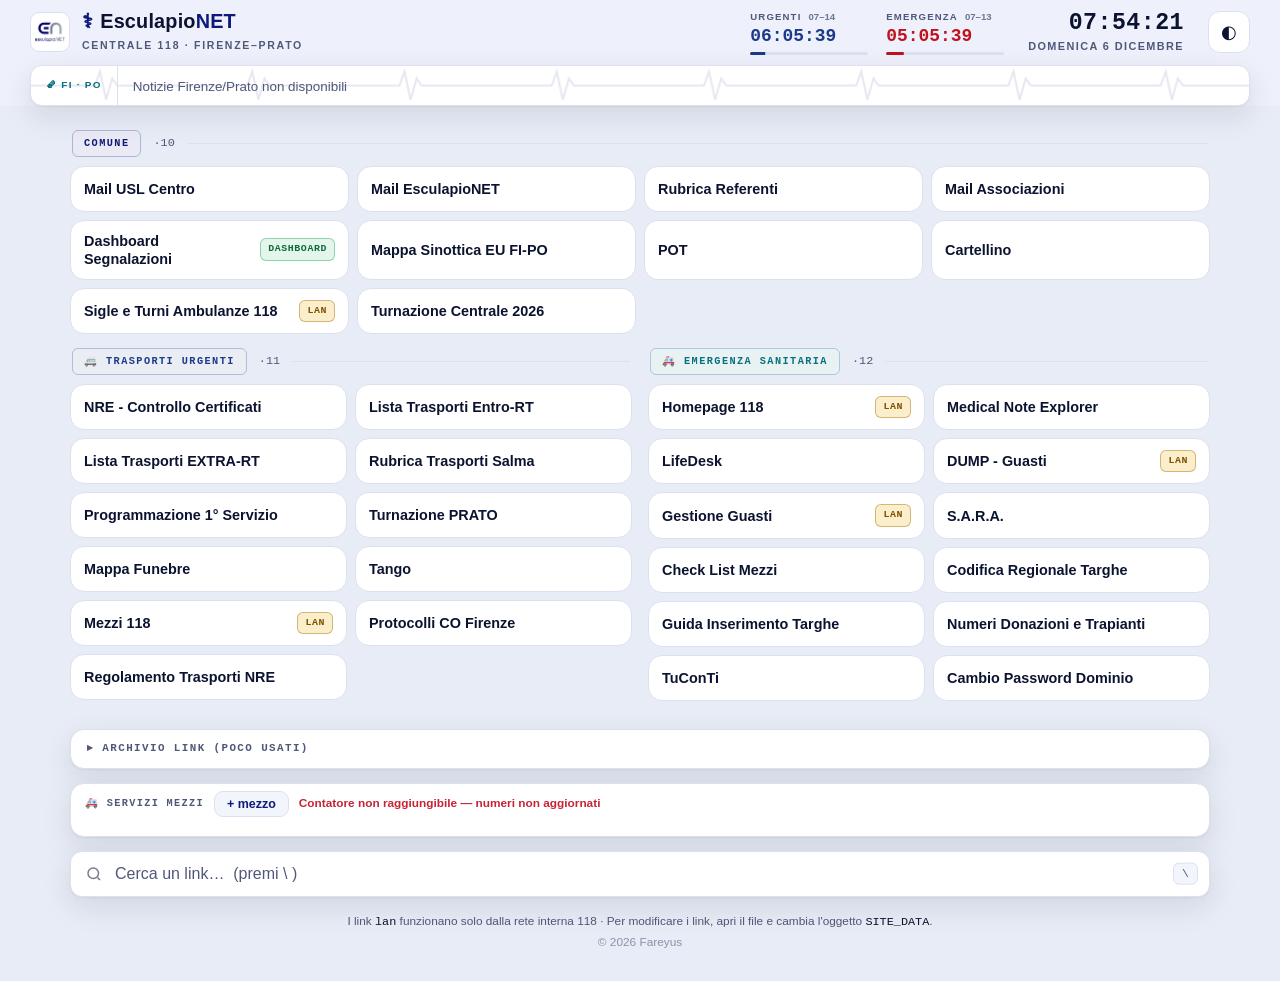
==== commit 1d6419e6: "feat: collega il contatore mezzi al foglio Google Co-Authored-By: Claude Sonnet 5.5 <noreply@anthrop" ====
--- a/index.html
+++ b/index.html
@@ -591,7 +591,7 @@
 
 /* ---- servizi mezzi ----
    Backend: Google Apps Script (apps-script/Code.gs). Setup: docs/contatore-mezzi-setup.md */
-const FLEET_API = "";
+const FLEET_API = "https://script.google.com/macros/s/AKfycbwInQT8PfYuqmYEdCFHyqP2Gf46KHTHv7U6usPAJM0EmVyJw2QyewGWUTb46TTsdgm0Vw/exec";
 const fleetListEl = document.getElementById("fleet-list");
 const fleetStatusEl = document.getElementById("fleet-status");
 
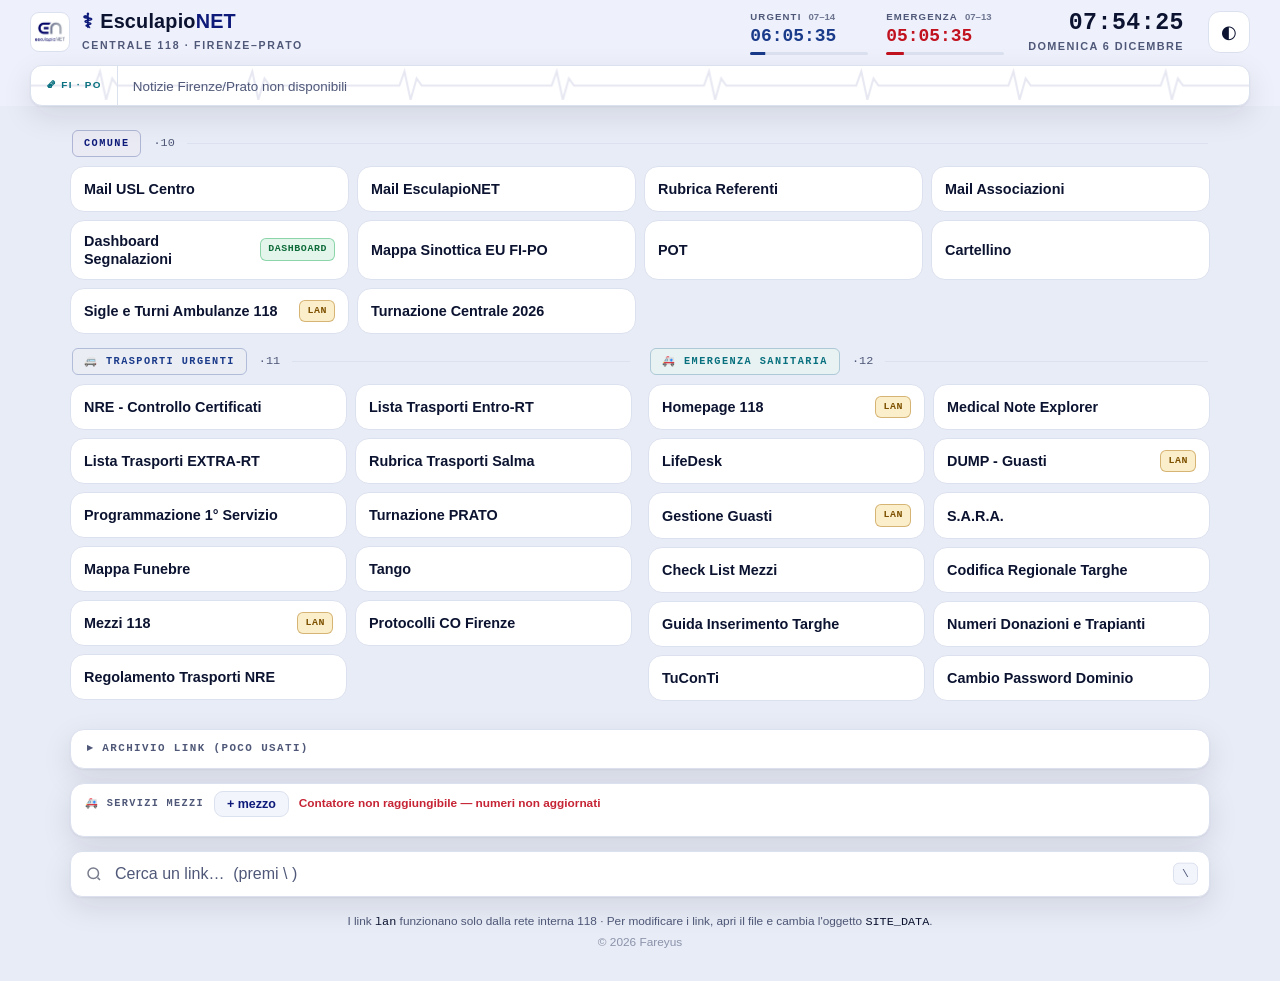
==== commit 083e971c: "feat: tasto rimuovi mezzo piccolo e discreto (angolo della card) Co-Authored-By: Claude Sonnet 5.5 <" ====
--- a/index.html
+++ b/index.html
@@ -256,6 +256,15 @@
 }
 .f-pop .f-edit{width:200px;font-weight:600}
 .f-add:disabled{opacity:.5;cursor:default}
+/* ✕ rimuovi: minuscola nell'angolo, area di click allargata, piena solo su hover/focus */
+.f-item{position:relative;padding-right:22px}
+.f-del{
+  position:absolute;top:2px;right:3px;min-width:0;width:16px;height:16px;padding:0;
+  font-size:.62rem;line-height:1;opacity:.6;border-color:transparent;
+}
+.f-del::after{content:"";position:absolute;inset:-4px}
+.f-item:hover .f-del,.f-del:focus-visible{opacity:1}
+.f-del.armed{width:auto;height:18px;padding:0 6px;opacity:1;z-index:1;background:var(--surface);white-space:nowrap}
 .f-empty{font-size:.82rem;color:var(--muted)}
 
 /* ---- misc ---- */
